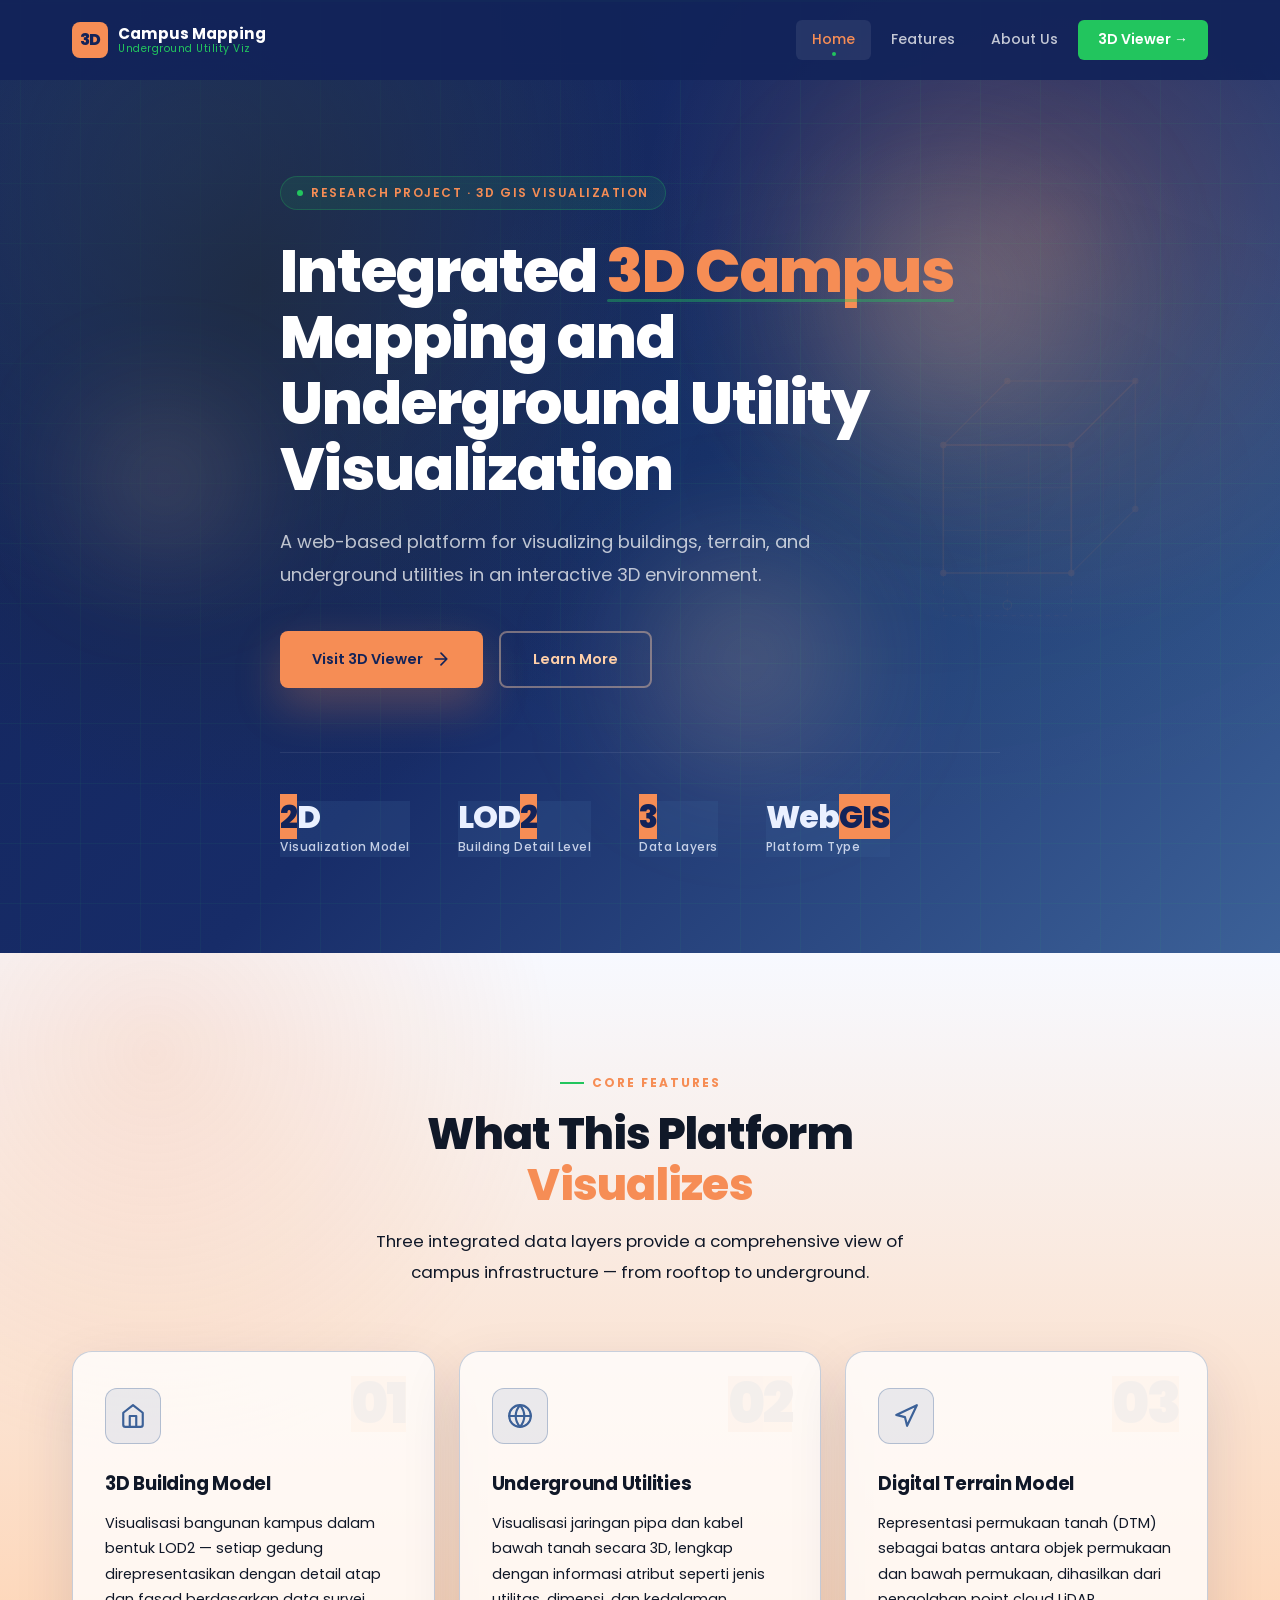
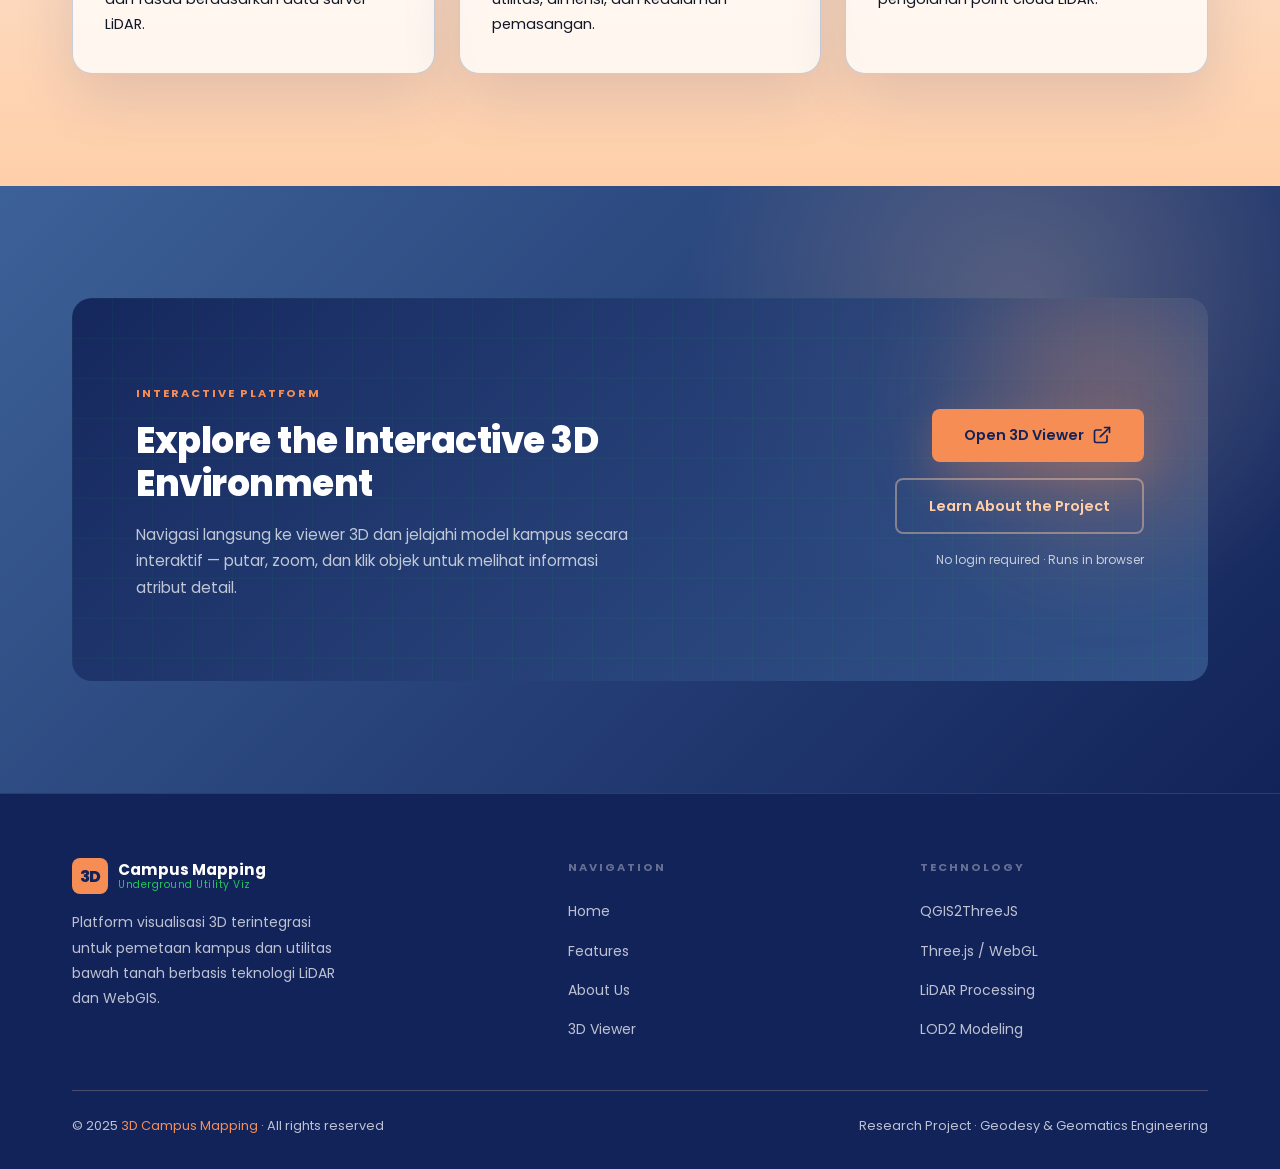
==== index.html @ 6f5a591b "Initial commit" ====
<!DOCTYPE html>
<html lang="en">
<head>
  <meta charset="UTF-8" />
  <meta name="viewport" content="width=device-width, initial-scale=1.0" />
  <title>3D Campus Mapping & Underground Utility Visualization</title>
  <meta name="description" content="A web-based platform for visualizing buildings, terrain, and underground utilities in an interactive 3D environment." />
  <link rel="preconnect" href="https://fonts.googleapis.com" />
  <link rel="preconnect" href="https://fonts.gstatic.com" crossorigin />
  <link href="https://fonts.googleapis.com/css2?family=Poppins:wght@300;400;500;600;700;800;900&display=swap" rel="stylesheet" />
  <link rel="stylesheet" href="./css/style.css" />

  <style>
    :root {
      --navy: #122359;
      --blue: #3C6198;
      --orange: #F68D55;
      --peach: #FFCFA9;
      --white: #FFFFFF;
      --text-dark: #101828;
      --text-muted: rgba(255, 255, 255, 0.72);
    }

    body {
      background: var(--navy) !important;
    }

    /* Global accent override: remove remaining green from the original CSS */
    .nav-logo-icon,
    .btn-primary,
    .hero-stat-number span,
    .feature-card-number,
    .scroll-wheel,
    .tech-item-dot {
      background-color: var(--orange) !important;
    }

    .hero-title .highlight,
    .section-title .accent,
    .hero-badge,
    .section-label,
    .cta-label,
    .footer-copy span,
    .nav-links a.active,
    .nav-links a:hover,
    .footer-links a:hover,
    .nav-mobile a:hover {
      color: var(--orange) !important;
    }

    .btn-primary,
    .nav-cta {
      border-color: var(--orange) !important;
    }

    .btn-primary {
      color: var(--navy) !important;
      box-shadow: 0 18px 45px rgba(246, 141, 85, 0.28) !important;
    }

    .btn-primary:hover {
      background: var(--peach) !important;
      border-color: var(--peach) !important;
      color: var(--navy) !important;
    }

    .btn-outline {
      border-color: rgba(255, 207, 169, 0.42) !important;
      color: var(--peach) !important;
    }

    .btn-outline:hover {
      background: rgba(255, 207, 169, 0.12) !important;
      border-color: var(--orange) !important;
      color: var(--white) !important;
    }

    /* Section color variation */
    .navbar {
      background: rgba(18, 35, 89, 0.92) !important;
      border-bottom-color: rgba(255, 207, 169, 0.12) !important;
    }

    .hero {
      background:
        radial-gradient(circle at 15% 18%, rgba(60, 97, 152, 0.38), transparent 34%),
        radial-gradient(circle at 82% 24%, rgba(246, 141, 85, 0.24), transparent 32%),
        linear-gradient(135deg, var(--navy) 0%, #172C68 52%, var(--blue) 100%) !important;
    }

    .hero-bg,
    .hero-grid,
    .hero-topo {
      background-color: transparent !important;
    }

    .hero-orb-1,
    .hero-orb-2,
    .hero-orb-3 {
      background: radial-gradient(circle, rgba(255, 207, 169, 0.30), transparent 68%) !important;
    }

    .features {
      background:
        radial-gradient(circle at 12% 12%, rgba(246, 141, 85, 0.18), transparent 30%),
        linear-gradient(180deg, #F7F9FF 0%, var(--peach) 100%) !important;
      color: var(--text-dark) !important;
    }

    .features .section-title,
    .features .feature-title,
    .features .feature-desc,
    .features .section-desc {
      color: var(--text-dark) !important;
    }

    .feature-card {
      background: rgba(255, 255, 255, 0.78) !important;
      border-color: rgba(60, 97, 152, 0.28) !important;
      box-shadow: 0 24px 60px rgba(18, 35, 89, 0.12) !important;
    }

    .feature-icon-wrap {
      background: rgba(60, 97, 152, 0.10) !important;
      border-color: rgba(60, 97, 152, 0.32) !important;
    }

    .feature-icon-wrap svg {
      stroke: var(--blue) !important;
    }

    .cta-section {
      background:
        radial-gradient(circle at 80% 20%, rgba(255, 207, 169, 0.24), transparent 30%),
        linear-gradient(135deg, var(--blue) 0%, var(--navy) 100%) !important;
    }

    .cta-inner {
      background: linear-gradient(135deg, rgba(18, 35, 89, 0.92), rgba(60, 97, 152, 0.72)) !important;
      border-color: rgba(255, 207, 169, 0.26) !important;
    }

    .cta-glow {
      background: radial-gradient(circle, rgba(246, 141, 85, 0.36), transparent 70%) !important;
    }

    .footer {
      background: var(--navy) !important;
      border-top-color: rgba(255, 207, 169, 0.14) !important;
    }

    .footer-divider,
    .hero-stat,
    .nav-logo-icon {
      border-color: rgba(255, 207, 169, 0.24) !important;
    }

    .hero-stat {
      background: rgba(60, 97, 152, 0.24) !important;
    }

    .hero-stat-number,
    .hero-stat-label,
    .hero-subtitle,
    .cta-desc,
    .cta-note,
    .footer p,
    .footer-links a,
    .footer-tagline {
      color: var(--text-muted) !important;
    }

    .nav-mobile {
      background: rgba(18, 35, 89, 0.98) !important;
    }


    /* Final hero stats override: no green on numbers/text */
    .hero-stat-number {
      color: #EAF0FF !important;
      -webkit-text-fill-color: #EAF0FF !important;
      background: transparent !important;
    }

    .hero-stat-number span {
      color: var(--navy) !important;
      -webkit-text-fill-color: var(--navy) !important;
      background: var(--orange) !important;
      background-color: var(--orange) !important;
      box-shadow: none !important;
    }

    .hero-stat-label {
      color: rgba(234, 240, 255, 0.82) !important;
      -webkit-text-fill-color: rgba(234, 240, 255, 0.82) !important;
    }

    .nav-logo-icon {
      color: var(--navy) !important;
      -webkit-text-fill-color: var(--navy) !important;
      background: var(--orange) !important;
      background-color: var(--orange) !important;
    }
  </style>
</head>
<body>

  <!-- =============================================
       NAVIGATION
       ============================================= -->
  <nav class="navbar" id="navbar">
    <div class="nav-container">
      <a href="./index.html" class="nav-logo">
        <div class="nav-logo-icon">3D</div>
        <div class="nav-logo-text">
          Campus Mapping
          <span>Underground Utility Viz</span>
        </div>
      </a>

      <div class="nav-links">
        <a href="#home" class="active">Home</a>
        <a href="#features">Features</a>
        <a href="./about.html">About Us</a>
        <a href="./viewer/index.html" class="nav-cta">3D Viewer →</a>
      </div>

      <button class="nav-hamburger" aria-label="Toggle menu">
        <span></span>
        <span></span>
        <span></span>
      </button>
    </div>
  </nav>

  <!-- Mobile Navigation Overlay -->
  <div class="nav-mobile">
    <a href="#home">Home</a>
    <a href="#features">Features</a>
    <a href="./about.html">About Us</a>
    <a href="./viewer/index.html" style="color: #F68D55; font-weight: 700;">3D Viewer →</a>
  </div>


  <!-- =============================================
       HERO SECTION
       ============================================= -->
  <section class="hero" id="home">
    <div class="hero-bg">
      <div class="hero-grid"></div>
      <div class="hero-topo"></div>
      <div class="hero-orb hero-orb-1"></div>
      <div class="hero-orb hero-orb-2"></div>
      <div class="hero-orb hero-orb-3"></div>
      <div class="hero-scanline"></div>
    </div>

    <!-- Decorative 3D Wireframe -->
    <div class="hero-wireframe" aria-hidden="true">
      <svg viewBox="0 0 300 300" fill="none" xmlns="http://www.w3.org/2000/svg">
        <!-- Cube front face -->
        <rect x="80" y="120" width="120" height="120" stroke="#F68D55" stroke-width="1.5" opacity="0.7"/>
        <!-- Cube top face -->
        <path d="M80 120 L140 60 L260 60 L200 120 Z" stroke="#F68D55" stroke-width="1.5" opacity="0.5"/>
        <!-- Cube right face -->
        <path d="M200 120 L260 60 L260 180 L200 240 Z" stroke="#F68D55" stroke-width="1.5" opacity="0.4"/>
        <!-- Inner lines front -->
        <line x1="80" y1="160" x2="200" y2="160" stroke="#F68D55" stroke-width="0.75" opacity="0.4"/>
        <line x1="80" y1="200" x2="200" y2="200" stroke="#F68D55" stroke-width="0.75" opacity="0.4"/>
        <line x1="120" y1="120" x2="120" y2="240" stroke="#F68D55" stroke-width="0.75" opacity="0.4"/>
        <line x1="160" y1="120" x2="160" y2="240" stroke="#F68D55" stroke-width="0.75" opacity="0.4"/>
        <!-- Inner lines top -->
        <line x1="110" y1="80" x2="230" y2="80" stroke="#F68D55" stroke-width="0.75" opacity="0.3"/>
        <line x1="100" y1="100" x2="220" y2="100" stroke="#F68D55" stroke-width="0.75" opacity="0.3"/>
        <!-- Inner lines right -->
        <line x1="230" y1="80" x2="230" y2="200" stroke="#F68D55" stroke-width="0.75" opacity="0.3"/>
        <line x1="245" y1="70" x2="245" y2="190" stroke="#F68D55" stroke-width="0.75" opacity="0.2"/>
        <!-- Dots at vertices -->
        <circle cx="80" cy="120" r="3" fill="#F68D55" opacity="0.8"/>
        <circle cx="200" cy="120" r="3" fill="#F68D55" opacity="0.8"/>
        <circle cx="200" cy="240" r="3" fill="#F68D55" opacity="0.8"/>
        <circle cx="80" cy="240" r="3" fill="#F68D55" opacity="0.8"/>
        <circle cx="140" cy="60" r="3" fill="#F68D55" opacity="0.6"/>
        <circle cx="260" cy="60" r="3" fill="#F68D55" opacity="0.6"/>
        <circle cx="260" cy="180" r="3" fill="#F68D55" opacity="0.6"/>
        <!-- Underground dotted lines -->
        <line x1="80" y1="240" x2="80" y2="280" stroke="#F68D55" stroke-width="1" stroke-dasharray="4,4" opacity="0.4"/>
        <line x1="140" y1="240" x2="140" y2="280" stroke="#F68D55" stroke-width="1" stroke-dasharray="4,4" opacity="0.3"/>
        <line x1="200" y1="240" x2="200" y2="280" stroke="#F68D55" stroke-width="1" stroke-dasharray="4,4" opacity="0.4"/>
        <line x1="80" y1="280" x2="200" y2="280" stroke="#F68D55" stroke-width="1" stroke-dasharray="4,4" opacity="0.4"/>
        <circle cx="140" cy="270" r="4" stroke="#F68D55" stroke-width="1" opacity="0.5"/>
      </svg>
    </div>

    <div class="hero-content">
      <div class="hero-badge">
        Research Project · 3D GIS Visualization
      </div>

      <h1 class="hero-title">
        Integrated <span class="highlight">3D Campus</span> Mapping and Underground Utility Visualization
      </h1>

      <p class="hero-subtitle">
        A web-based platform for visualizing buildings, terrain, and underground utilities in an interactive 3D environment.
      </p>

      <div class="hero-actions">
        <a href="./viewer/index.html" class="btn btn-primary">
          Visit 3D Viewer
          <svg class="btn-icon" viewBox="0 0 24 24" fill="none" stroke="currentColor" stroke-width="2" stroke-linecap="round" stroke-linejoin="round">
            <path d="M5 12h14M12 5l7 7-7 7"/>
          </svg>
        </a>
        <a href="#features" class="btn btn-outline">
          Learn More
        </a>
      </div>

      <div class="hero-stats">
        <div class="hero-stat">
          <div class="hero-stat-number">
            <span data-count="3">0</span>D
          </div>
          <div class="hero-stat-label">Visualization Model</div>
        </div>
        <div class="hero-stat">
          <div class="hero-stat-number">
            LOD<span>2</span>
          </div>
          <div class="hero-stat-label">Building Detail Level</div>
        </div>
        <div class="hero-stat">
          <div class="hero-stat-number">
            <span data-count="4">0</span>
          </div>
          <div class="hero-stat-label">Data Layers</div>
        </div>
        <div class="hero-stat">
          <div class="hero-stat-number">
            Web<span>GIS</span>
          </div>
          <div class="hero-stat-label">Platform Type</div>
        </div>
      </div>
    </div>

  </section>


  <!-- =============================================
       FEATURES SECTION
       ============================================= -->
  <section class="features" id="features">
    <div class="section-container">
      <div class="features-header reveal">
        <div class="section-label">Core Features</div>
        <h2 class="section-title">What This Platform <span class="accent">Visualizes</span></h2>
        <p class="section-desc">Three integrated data layers provide a comprehensive view of campus infrastructure — from rooftop to underground.</p>
      </div>

      <div class="features-grid">

        <!-- Card 1 -->
        <div class="feature-card reveal reveal-delay-1">
          <div class="feature-card-number">01</div>
          <div class="feature-icon-wrap">
            <svg viewBox="0 0 24 24" fill="none" stroke-width="2" stroke-linecap="round" stroke-linejoin="round">
              <path d="M3 9l9-7 9 7v11a2 2 0 0 1-2 2H5a2 2 0 0 1-2-2z"/>
              <polyline points="9 22 9 12 15 12 15 22"/>
            </svg>
          </div>
          <h3 class="feature-title">3D Building Model</h3>
          <p class="feature-desc">Visualisasi bangunan kampus dalam bentuk LOD2 — setiap gedung direpresentasikan dengan detail atap dan fasad berdasarkan data survei LiDAR.</p>
        </div>

        <!-- Card 2 -->
        <div class="feature-card reveal reveal-delay-2">
          <div class="feature-card-number">02</div>
          <div class="feature-icon-wrap">
            <svg viewBox="0 0 24 24" fill="none" stroke-width="2" stroke-linecap="round" stroke-linejoin="round">
              <circle cx="12" cy="12" r="10"/>
              <path d="M12 2a15.3 15.3 0 0 1 4 10 15.3 15.3 0 0 1-4 10 15.3 15.3 0 0 1-4-10 15.3 15.3 0 0 1 4-10z"/>
              <path d="M2 12h20"/>
            </svg>
          </div>
          <h3 class="feature-title">Underground Utilities</h3>
          <p class="feature-desc">Visualisasi jaringan pipa dan kabel bawah tanah secara 3D, lengkap dengan informasi atribut seperti jenis utilitas, dimensi, dan kedalaman pemasangan.</p>
        </div>

        <!-- Card 3 -->
        <div class="feature-card reveal reveal-delay-3">
          <div class="feature-card-number">03</div>
          <div class="feature-icon-wrap">
            <svg viewBox="0 0 24 24" fill="none" stroke-width="2" stroke-linecap="round" stroke-linejoin="round">
              <polygon points="3 11 22 2 13 21 11 13 3 11"/>
            </svg>
          </div>
          <h3 class="feature-title">Digital Terrain Model</h3>
          <p class="feature-desc">Representasi permukaan tanah (DTM) sebagai batas antara objek permukaan dan bawah permukaan, dihasilkan dari pengolahan point cloud LiDAR.</p>
        </div>

      </div>
    </div>
  </section>


  <!-- =============================================
       CTA SECTION
       ============================================= -->
  <section class="cta-section" id="cta">
    <div class="section-container">
      <div class="cta-inner reveal">
        <div class="cta-glow"></div>

        <div class="cta-content">
          <div class="cta-label">Interactive Platform</div>
          <h2 class="cta-title">Explore the Interactive 3D Environment</h2>
          <p class="cta-desc">
            Navigasi langsung ke viewer 3D dan jelajahi model kampus secara interaktif — putar, zoom, dan klik objek untuk melihat informasi atribut detail.
          </p>
        </div>

        <div class="cta-actions">
          <a href="./viewer/index.html" class="btn btn-primary">
            Open 3D Viewer
            <svg class="btn-icon" viewBox="0 0 24 24" fill="none" stroke="currentColor" stroke-width="2" stroke-linecap="round" stroke-linejoin="round">
              <path d="M18 13v6a2 2 0 0 1-2 2H5a2 2 0 0 1-2-2V8a2 2 0 0 1 2-2h6"/>
              <polyline points="15 3 21 3 21 9"/>
              <line x1="10" y1="14" x2="21" y2="3"/>
            </svg>
          </a>
          <a href="./about.html" class="btn btn-outline" style="border-color: rgba(255, 207, 169, 0.35);">
            Learn About the Project
          </a>
          <p class="cta-note">No login required · Runs in browser</p>
        </div>
      </div>
    </div>
  </section>


  <!-- =============================================
       FOOTER
       ============================================= -->
  <footer class="footer">
    <div class="footer-container">
      <div class="footer-top">
        <div class="footer-brand">
          <a href="./index.html" class="nav-logo" style="margin-bottom: 0.5rem;">
            <div class="nav-logo-icon">3D</div>
            <div class="nav-logo-text">
              Campus Mapping
              <span>Underground Utility Viz</span>
            </div>
          </a>
          <p>Platform visualisasi 3D terintegrasi untuk pemetaan kampus dan utilitas bawah tanah berbasis teknologi LiDAR dan WebGIS.</p>
        </div>

        <div class="footer-links">
          <h4>Navigation</h4>
          <ul>
            <li><a href="./index.html">Home</a></li>
            <li><a href="#features">Features</a></li>
            <li><a href="./about.html">About Us</a></li>
            <li><a href="./viewer/index.html">3D Viewer</a></li>
          </ul>
        </div>

        <div class="footer-links">
          <h4>Technology</h4>
          <ul>
            <li><a href="#">QGIS2ThreeJS</a></li>
            <li><a href="#">Three.js / WebGL</a></li>
            <li><a href="#">LiDAR Processing</a></li>
            <li><a href="#">LOD2 Modeling</a></li>
          </ul>
        </div>
      </div>

      <hr class="footer-divider" />

      <div class="footer-bottom">
        <p class="footer-copy">© 2025 <span>3D Campus Mapping</span> · All rights reserved</p>
        <p class="footer-tagline">Research Project · Geodesy & Geomatics Engineering</p>
      </div>
    </div>
  </footer>


  <script src="./js/main.js"></script>
</body>
</html>
---- css/style.css ----
/* =============================================
   3D Campus Mapping - Main Stylesheet
   ============================================= */

@import url('https://fonts.googleapis.com/css2?family=Poppins:wght@300;400;500;600;700;800;900&display=swap');

/* === CSS Variables === */
:root {
  --primary: #0F172A;
  --secondary: #1E293B;
  --accent: #22C55E;
  --accent-dark: #16A34A;
  --accent-glow: rgba(34, 197, 94, 0.15);
  --bg: #F8FAFC;
  --bg-alt: #F1F5F9;
  --text: #334155;
  --text-light: #64748B;
  --text-muted: #94A3B8;
  --white: #FFFFFF;
  --border: rgba(15, 23, 42, 0.08);
  --border-accent: rgba(34, 197, 94, 0.3);
  --shadow-sm: 0 1px 3px rgba(15, 23, 42, 0.08);
  --shadow-md: 0 4px 20px rgba(15, 23, 42, 0.10);
  --shadow-lg: 0 20px 60px rgba(15, 23, 42, 0.12);
  --shadow-accent: 0 8px 30px rgba(34, 197, 94, 0.25);
  --radius: 12px;
  --radius-lg: 20px;
  --transition: 0.35s cubic-bezier(0.4, 0, 0.2, 1);
  --font: 'Poppins', sans-serif;
}

/* === Reset & Base === */
*, *::before, *::after {
  margin: 0;
  padding: 0;
  box-sizing: border-box;
}

html {
  scroll-behavior: smooth;
  font-size: 16px;
}

body {
  font-family: var(--font);
  color: var(--text);
  background: var(--bg);
  line-height: 1.7;
  overflow-x: hidden;
  -webkit-font-smoothing: antialiased;
}

a {
  text-decoration: none;
  color: inherit;
}

img {
  max-width: 100%;
  display: block;
}

ul {
  list-style: none;
}

/* === Scrollbar === */
::-webkit-scrollbar {
  width: 6px;
}
::-webkit-scrollbar-track {
  background: var(--bg);
}
::-webkit-scrollbar-thumb {
  background: var(--accent);
  border-radius: 3px;
}

/* =============================================
   NAVIGATION
   ============================================= */

.navbar {
  position: fixed;
  top: 0;
  left: 0;
  width: 100%;
  z-index: 1000;
  padding: 1.25rem 0;
  transition: all var(--transition);
}

.navbar.scrolled {
  background: rgba(15, 23, 42, 0.97);
  backdrop-filter: blur(20px);
  -webkit-backdrop-filter: blur(20px);
  padding: 0.875rem 0;
  box-shadow: 0 2px 30px rgba(0, 0, 0, 0.2);
}

.nav-container {
  max-width: 1200px;
  margin: 0 auto;
  padding: 0 2rem;
  display: flex;
  align-items: center;
  justify-content: space-between;
  gap: 2rem;
}

.nav-logo {
  display: flex;
  align-items: center;
  gap: 0.625rem;
  flex-shrink: 0;
}

.nav-logo-icon {
  width: 36px;
  height: 36px;
  background: var(--accent);
  border-radius: 8px;
  display: flex;
  align-items: center;
  justify-content: center;
  font-size: 1rem;
  font-weight: 800;
  color: var(--white);
  letter-spacing: -0.5px;
}

.nav-logo-text {
  font-weight: 700;
  font-size: 0.95rem;
  color: var(--white);
  line-height: 1.2;
}

.nav-logo-text span {
  display: block;
  font-size: 0.65rem;
  font-weight: 400;
  color: var(--accent);
  letter-spacing: 0.5px;
}

.nav-links {
  display: flex;
  align-items: center;
  gap: 0.25rem;
}

.nav-links a {
  color: rgba(255, 255, 255, 0.75);
  font-size: 0.875rem;
  font-weight: 500;
  padding: 0.5rem 1rem;
  border-radius: 6px;
  transition: all var(--transition);
  position: relative;
}

.nav-links a:hover,
.nav-links a.active {
  color: var(--white);
  background: rgba(255, 255, 255, 0.08);
}

.nav-links a.active::after {
  content: '';
  position: absolute;
  bottom: 4px;
  left: 50%;
  transform: translateX(-50%);
  width: 4px;
  height: 4px;
  border-radius: 50%;
  background: var(--accent);
}

.nav-cta {
  background: var(--accent) !important;
  color: var(--white) !important;
  padding: 0.5rem 1.25rem !important;
  font-weight: 600 !important;
  transition: all var(--transition) !important;
}

.nav-cta:hover {
  background: var(--accent-dark) !important;
  box-shadow: var(--shadow-accent) !important;
  transform: translateY(-1px);
}

.nav-hamburger {
  display: none;
  flex-direction: column;
  gap: 5px;
  cursor: pointer;
  padding: 4px;
}

.nav-hamburger span {
  display: block;
  width: 24px;
  height: 2px;
  background: var(--white);
  border-radius: 2px;
  transition: all var(--transition);
}

.nav-hamburger.active span:nth-child(1) {
  transform: translateY(7px) rotate(45deg);
}
.nav-hamburger.active span:nth-child(2) {
  opacity: 0;
}
.nav-hamburger.active span:nth-child(3) {
  transform: translateY(-7px) rotate(-45deg);
}

/* Mobile Nav */
.nav-mobile {
  display: none;
  position: fixed;
  top: 0;
  left: 0;
  width: 100%;
  height: 100vh;
  background: var(--primary);
  z-index: 999;
  flex-direction: column;
  align-items: center;
  justify-content: center;
  gap: 1.5rem;
  opacity: 0;
  pointer-events: none;
  transition: opacity var(--transition);
}

.nav-mobile.open {
  opacity: 1;
  pointer-events: all;
}

.nav-mobile a {
  color: var(--white);
  font-size: 1.5rem;
  font-weight: 600;
  transition: color var(--transition);
}

.nav-mobile a:hover {
  color: var(--accent);
}

/* =============================================
   HERO SECTION
   ============================================= */

.hero {
  position: relative;
  width: 100%;
  min-height: 100vh;
  display: flex;
  align-items: center;
  overflow: hidden;
  background: var(--primary);
}

/* Animated Grid Background */
.hero-bg {
  position: absolute;
  inset: 0;
  overflow: hidden;
}

.hero-grid {
  position: absolute;
  inset: -50%;
  width: 200%;
  height: 200%;
  background-image:
    linear-gradient(rgba(34, 197, 94, 0.06) 1px, transparent 1px),
    linear-gradient(90deg, rgba(34, 197, 94, 0.06) 1px, transparent 1px);
  background-size: 60px 60px;
  animation: gridMove 25s linear infinite;
  transform-origin: center;
}

@keyframes gridMove {
  0% { transform: translate(0, 0) rotate(-5deg); }
  100% { transform: translate(60px, 60px) rotate(-5deg); }
}

/* Topographic contour overlay */
.hero-topo {
  position: absolute;
  inset: 0;
  background:
    radial-gradient(ellipse 80% 60% at 70% 50%, rgba(34, 197, 94, 0.05) 0%, transparent 60%),
    radial-gradient(ellipse 50% 80% at 20% 30%, rgba(30, 41, 59, 0.8) 0%, transparent 70%);
}

/* Floating orbs */
.hero-orb {
  position: absolute;
  border-radius: 50%;
  filter: blur(60px);
  animation: orbFloat 8s ease-in-out infinite;
}

.hero-orb-1 {
  width: 400px;
  height: 400px;
  background: radial-gradient(circle, rgba(34, 197, 94, 0.12) 0%, transparent 70%);
  top: 10%;
  right: 10%;
  animation-delay: 0s;
}

.hero-orb-2 {
  width: 300px;
  height: 300px;
  background: radial-gradient(circle, rgba(34, 197, 94, 0.08) 0%, transparent 70%);
  bottom: 15%;
  right: 30%;
  animation-delay: -3s;
}

.hero-orb-3 {
  width: 200px;
  height: 200px;
  background: radial-gradient(circle, rgba(34, 197, 94, 0.1) 0%, transparent 70%);
  top: 40%;
  left: 5%;
  animation-delay: -5s;
}

@keyframes orbFloat {
  0%, 100% { transform: translateY(0px) scale(1); }
  50% { transform: translateY(-30px) scale(1.05); }
}

/* Wireframe 3D cube decoration */
.hero-wireframe {
  position: absolute;
  right: 8%;
  top: 50%;
  transform: translateY(-50%);
  width: 320px;
  height: 320px;
  opacity: 0.12;
  animation: cubeRotate 20s linear infinite;
}

.hero-wireframe svg {
  width: 100%;
  height: 100%;
}

@keyframes cubeRotate {
  0% { transform: translateY(-50%) rotateY(0deg) rotateX(10deg); }
  100% { transform: translateY(-50%) rotateY(360deg) rotateX(10deg); }
}

/* Scan line effect */
.hero-scanline {
  position: absolute;
  left: 0;
  width: 100%;
  height: 2px;
  background: linear-gradient(90deg, transparent, rgba(34, 197, 94, 0.4), transparent);
  animation: scanLine 6s ease-in-out infinite;
  top: 0;
}

@keyframes scanLine {
  0% { top: 0%; opacity: 0; }
  10% { opacity: 1; }
  90% { opacity: 1; }
  100% { top: 100%; opacity: 0; }
}

.hero-content {
  position: relative;
  z-index: 10;
  max-width: 1200px;
  margin: 0 auto;
  padding: 0 2rem;
  padding-top: 5rem;
}

.hero-badge {
  display: inline-flex;
  align-items: center;
  gap: 0.5rem;
  background: rgba(34, 197, 94, 0.1);
  border: 1px solid rgba(34, 197, 94, 0.25);
  color: var(--accent);
  font-size: 0.75rem;
  font-weight: 600;
  letter-spacing: 1.5px;
  text-transform: uppercase;
  padding: 0.375rem 1rem;
  border-radius: 100px;
  margin-bottom: 1.75rem;
  opacity: 0;
  animation: fadeSlideUp 0.8s ease forwards 0.3s;
}

.hero-badge::before {
  content: '';
  width: 6px;
  height: 6px;
  border-radius: 50%;
  background: var(--accent);
  animation: pulse 2s ease-in-out infinite;
}

@keyframes pulse {
  0%, 100% { opacity: 1; transform: scale(1); }
  50% { opacity: 0.5; transform: scale(0.8); }
}

.hero-title {
  font-size: clamp(2.25rem, 5vw, 3.75rem);
  font-weight: 800;
  color: var(--white);
  line-height: 1.1;
  letter-spacing: -1px;
  margin-bottom: 1.5rem;
  max-width: 720px;
  opacity: 0;
  animation: fadeSlideUp 0.8s ease forwards 0.5s;
}

.hero-title .highlight {
  color: var(--accent);
  position: relative;
  display: inline-block;
}

.hero-title .highlight::after {
  content: '';
  position: absolute;
  bottom: 2px;
  left: 0;
  width: 100%;
  height: 3px;
  background: var(--accent);
  border-radius: 2px;
  opacity: 0.4;
}

.hero-subtitle {
  font-size: clamp(1rem, 2vw, 1.125rem);
  color: rgba(255, 255, 255, 0.6);
  line-height: 1.8;
  max-width: 560px;
  margin-bottom: 2.5rem;
  font-weight: 400;
  opacity: 0;
  animation: fadeSlideUp 0.8s ease forwards 0.7s;
}

.hero-actions {
  display: flex;
  gap: 1rem;
  flex-wrap: wrap;
  opacity: 0;
  animation: fadeSlideUp 0.8s ease forwards 0.9s;
}

.hero-stats {
  display: flex;
  gap: 3rem;
  margin-top: 4rem;
  padding-top: 3rem;
  border-top: 1px solid rgba(255, 255, 255, 0.08);
  opacity: 0;
  animation: fadeSlideUp 0.8s ease forwards 1.1s;
}

.hero-stat {
  text-align: left;
}

.hero-stat-number {
  font-size: 2rem;
  font-weight: 800;
  color: var(--white);
  letter-spacing: -1px;
  line-height: 1;
}

.hero-stat-number span {
  color: var(--accent);
}

.hero-stat-label {
  font-size: 0.75rem;
  color: rgba(255, 255, 255, 0.45);
  font-weight: 500;
  letter-spacing: 0.5px;
  margin-top: 0.25rem;
}

.hero-scroll-indicator {
  position: absolute;
  bottom: 2rem;
  left: 50%;
  transform: translateX(-50%);
  display: flex;
  flex-direction: column;
  align-items: center;
  gap: 0.5rem;
  color: rgba(255, 255, 255, 0.4);
  font-size: 0.7rem;
  font-weight: 500;
  letter-spacing: 2px;
  text-transform: uppercase;
  opacity: 0;
  animation: fadeSlideUp 0.8s ease forwards 1.3s;
}

.scroll-mouse {
  width: 24px;
  height: 38px;
  border: 2px solid rgba(255, 255, 255, 0.2);
  border-radius: 12px;
  display: flex;
  justify-content: center;
  padding-top: 6px;
}

.scroll-wheel {
  width: 3px;
  height: 8px;
  background: var(--accent);
  border-radius: 2px;
  animation: scrollWheel 2s ease-in-out infinite;
}

@keyframes scrollWheel {
  0%, 100% { transform: translateY(0); opacity: 1; }
  50% { transform: translateY(6px); opacity: 0.3; }
}

/* =============================================
   BUTTONS
   ============================================= */

.btn {
  display: inline-flex;
  align-items: center;
  gap: 0.5rem;
  padding: 0.875rem 2rem;
  border-radius: 8px;
  font-family: var(--font);
  font-size: 0.9rem;
  font-weight: 600;
  cursor: pointer;
  border: none;
  transition: all var(--transition);
  position: relative;
  overflow: hidden;
}

.btn::before {
  content: '';
  position: absolute;
  inset: 0;
  background: rgba(255, 255, 255, 0.1);
  transform: translateX(-100%);
  transition: transform 0.4s ease;
}

.btn:hover::before {
  transform: translateX(0);
}

.btn-primary {
  background: var(--accent);
  color: var(--white);
}

.btn-primary:hover {
  background: var(--accent-dark);
  box-shadow: var(--shadow-accent);
  transform: translateY(-2px);
}

.btn-outline {
  background: transparent;
  color: var(--white);
  border: 2px solid rgba(255, 255, 255, 0.25);
}

.btn-outline:hover {
  border-color: var(--accent);
  color: var(--accent);
  transform: translateY(-2px);
}

.btn-dark {
  background: var(--primary);
  color: var(--white);
}

.btn-dark:hover {
  background: var(--secondary);
  transform: translateY(-2px);
  box-shadow: var(--shadow-lg);
}

.btn-icon {
  width: 20px;
  height: 20px;
  transition: transform 0.3s ease;
}

.btn:hover .btn-icon {
  transform: translateX(3px);
}

/* =============================================
   SECTION COMMONS
   ============================================= */

section {
  padding: 6rem 0;
}

.section-container {
  max-width: 1200px;
  margin: 0 auto;
  padding: 0 2rem;
}

.section-label {
  display: inline-flex;
  align-items: center;
  gap: 0.5rem;
  color: var(--accent);
  font-size: 0.75rem;
  font-weight: 700;
  letter-spacing: 2px;
  text-transform: uppercase;
  margin-bottom: 1rem;
}

.section-label::before {
  content: '';
  display: block;
  width: 24px;
  height: 2px;
  background: var(--accent);
}

.section-title {
  font-size: clamp(1.75rem, 3.5vw, 2.75rem);
  font-weight: 800;
  color: var(--primary);
  letter-spacing: -0.75px;
  line-height: 1.15;
}

.section-title .accent {
  color: var(--accent);
}

.section-desc {
  font-size: 1.05rem;
  color: var(--text-light);
  line-height: 1.8;
  max-width: 560px;
}

/* =============================================
   FEATURES SECTION
   ============================================= */

.features {
  background: var(--bg);
  padding: 7rem 0;
}

.features-header {
  text-align: center;
  max-width: 600px;
  margin: 0 auto 4rem;
}

.features-header .section-label {
  justify-content: center;
}

.features-header .section-desc {
  margin: 1rem auto 0;
  text-align: center;
}

.features-grid {
  display: grid;
  grid-template-columns: repeat(3, 1fr);
  gap: 1.5rem;
}

.feature-card {
  background: var(--white);
  border: 1px solid var(--border);
  border-radius: var(--radius-lg);
  padding: 2.25rem 2rem;
  position: relative;
  overflow: hidden;
  transition: all var(--transition);
  cursor: default;
}

.feature-card::before {
  content: '';
  position: absolute;
  top: 0;
  left: 0;
  width: 100%;
  height: 3px;
  background: linear-gradient(90deg, var(--accent), var(--accent-dark));
  transform: scaleX(0);
  transform-origin: left;
  transition: transform 0.4s ease;
}

.feature-card:hover {
  transform: translateY(-6px);
  box-shadow: var(--shadow-lg);
  border-color: var(--border-accent);
}

.feature-card:hover::before {
  transform: scaleX(1);
}

.feature-card-number {
  position: absolute;
  top: 1.5rem;
  right: 1.75rem;
  font-size: 3.5rem;
  font-weight: 900;
  color: var(--primary);
  opacity: 0.04;
  letter-spacing: -2px;
  line-height: 1;
  font-variant-numeric: tabular-nums;
}

.feature-icon-wrap {
  width: 56px;
  height: 56px;
  background: var(--accent-glow);
  border: 1px solid var(--border-accent);
  border-radius: var(--radius);
  display: flex;
  align-items: center;
  justify-content: center;
  margin-bottom: 1.5rem;
  transition: all var(--transition);
}

.feature-card:hover .feature-icon-wrap {
  background: var(--accent);
  border-color: var(--accent);
}

.feature-icon-wrap svg {
  width: 26px;
  height: 26px;
  stroke: var(--accent);
  transition: stroke var(--transition);
}

.feature-card:hover .feature-icon-wrap svg {
  stroke: var(--white);
}

.feature-title {
  font-size: 1.15rem;
  font-weight: 700;
  color: var(--primary);
  margin-bottom: 0.75rem;
  letter-spacing: -0.25px;
}

.feature-desc {
  font-size: 0.9rem;
  color: var(--text-light);
  line-height: 1.75;
}

/* =============================================
   TECH STRIP
   ============================================= */

.tech-strip {
  background: var(--primary);
  padding: 3.5rem 0;
  overflow: hidden;
}

.tech-strip-container {
  max-width: 1200px;
  margin: 0 auto;
  padding: 0 2rem;
  display: flex;
  align-items: center;
  gap: 4rem;
  flex-wrap: wrap;
  justify-content: center;
}

.tech-strip-label {
  font-size: 0.7rem;
  font-weight: 700;
  color: rgba(255, 255, 255, 0.3);
  letter-spacing: 2.5px;
  text-transform: uppercase;
  flex-shrink: 0;
  white-space: nowrap;
}

.tech-items {
  display: flex;
  gap: 3rem;
  align-items: center;
  flex-wrap: wrap;
  justify-content: center;
}

.tech-item {
  display: flex;
  align-items: center;
  gap: 0.625rem;
  color: rgba(255, 255, 255, 0.45);
  font-size: 0.8rem;
  font-weight: 600;
  letter-spacing: 0.5px;
  transition: color var(--transition);
}

.tech-item:hover {
  color: var(--accent);
}

.tech-item-dot {
  width: 6px;
  height: 6px;
  border-radius: 50%;
  background: var(--accent);
  opacity: 0.5;
}

/* =============================================
   CTA SECTION
   ============================================= */

.cta-section {
  background: var(--bg-alt);
  padding: 7rem 0;
}

.cta-inner {
  background: var(--primary);
  border-radius: var(--radius-lg);
  padding: 5rem 4rem;
  position: relative;
  overflow: hidden;
  display: flex;
  align-items: center;
  justify-content: space-between;
  gap: 3rem;
}

.cta-inner::before {
  content: '';
  position: absolute;
  top: 0;
  left: 0;
  right: 0;
  bottom: 0;
  background-image:
    linear-gradient(rgba(34, 197, 94, 0.05) 1px, transparent 1px),
    linear-gradient(90deg, rgba(34, 197, 94, 0.05) 1px, transparent 1px);
  background-size: 40px 40px;
}

.cta-glow {
  position: absolute;
  width: 400px;
  height: 400px;
  border-radius: 50%;
  background: radial-gradient(circle, rgba(34, 197, 94, 0.12) 0%, transparent 70%);
  right: -100px;
  top: -100px;
  filter: blur(40px);
}

.cta-content {
  position: relative;
  z-index: 1;
  max-width: 500px;
}

.cta-label {
  display: inline-flex;
  align-items: center;
  gap: 0.5rem;
  color: var(--accent);
  font-size: 0.7rem;
  font-weight: 700;
  letter-spacing: 2px;
  text-transform: uppercase;
  margin-bottom: 1rem;
}

.cta-title {
  font-size: clamp(1.5rem, 3vw, 2.25rem);
  font-weight: 800;
  color: var(--white);
  letter-spacing: -0.5px;
  line-height: 1.2;
  margin-bottom: 1rem;
}

.cta-desc {
  font-size: 0.95rem;
  color: rgba(255, 255, 255, 0.55);
  line-height: 1.75;
}

.cta-actions {
  position: relative;
  z-index: 1;
  display: flex;
  flex-direction: column;
  gap: 1rem;
  align-items: flex-end;
  flex-shrink: 0;
}

.cta-note {
  font-size: 0.75rem;
  color: rgba(255, 255, 255, 0.3);
  text-align: center;
}

/* =============================================
   FOOTER
   ============================================= */

.footer {
  background: var(--primary);
  padding: 4rem 0 2rem;
  border-top: 1px solid rgba(255, 255, 255, 0.06);
}

.footer-container {
  max-width: 1200px;
  margin: 0 auto;
  padding: 0 2rem;
}

.footer-top {
  display: grid;
  grid-template-columns: 1.5fr 1fr 1fr;
  gap: 4rem;
  margin-bottom: 3rem;
}

.footer-brand p {
  font-size: 0.875rem;
  color: rgba(255, 255, 255, 0.4);
  line-height: 1.8;
  margin-top: 1rem;
  max-width: 280px;
}

.footer-links h4 {
  font-size: 0.7rem;
  font-weight: 700;
  letter-spacing: 2px;
  text-transform: uppercase;
  color: rgba(255, 255, 255, 0.35);
  margin-bottom: 1.25rem;
}

.footer-links ul {
  display: flex;
  flex-direction: column;
  gap: 0.75rem;
}

.footer-links a {
  font-size: 0.875rem;
  color: rgba(255, 255, 255, 0.55);
  transition: color var(--transition);
}

.footer-links a:hover {
  color: var(--accent);
}

.footer-divider {
  border: none;
  border-top: 1px solid rgba(255, 255, 255, 0.06);
  margin-bottom: 1.5rem;
}

.footer-bottom {
  display: flex;
  align-items: center;
  justify-content: space-between;
  gap: 1rem;
  flex-wrap: wrap;
}

.footer-copy {
  font-size: 0.8rem;
  color: rgba(255, 255, 255, 0.25);
}

.footer-copy span {
  color: var(--accent);
}

.footer-tagline {
  font-size: 0.8rem;
  color: rgba(255, 255, 255, 0.2);
}

/* =============================================
   ABOUT PAGE STYLES
   ============================================= */

.page-hero {
  background: var(--primary);
  padding: 10rem 0 6rem;
  position: relative;
  overflow: hidden;
}

.page-hero-grid {
  position: absolute;
  inset: 0;
  background-image:
    linear-gradient(rgba(34, 197, 94, 0.05) 1px, transparent 1px),
    linear-gradient(90deg, rgba(34, 197, 94, 0.05) 1px, transparent 1px);
  background-size: 50px 50px;
}

.page-hero-glow {
  position: absolute;
  width: 500px;
  height: 500px;
  border-radius: 50%;
  background: radial-gradient(circle, rgba(34, 197, 94, 0.1) 0%, transparent 70%);
  right: -100px;
  top: -100px;
  filter: blur(60px);
}

.page-hero-content {
  position: relative;
  z-index: 1;
}

.page-hero-breadcrumb {
  display: flex;
  align-items: center;
  gap: 0.5rem;
  font-size: 0.8rem;
  color: rgba(255, 255, 255, 0.4);
  margin-bottom: 1.5rem;
}

.page-hero-breadcrumb a {
  color: var(--accent);
  transition: opacity var(--transition);
}

.page-hero-breadcrumb a:hover { opacity: 0.7; }

.page-hero-breadcrumb span { color: rgba(255, 255, 255, 0.2); }

.page-hero-title {
  font-size: clamp(2rem, 4.5vw, 3.25rem);
  font-weight: 800;
  color: var(--white);
  letter-spacing: -1px;
  line-height: 1.1;
  margin-bottom: 1.25rem;
}

.page-hero-desc {
  font-size: 1.05rem;
  color: rgba(255, 255, 255, 0.55);
  line-height: 1.8;
  max-width: 520px;
}

/* About Story */
.about-story {
  padding: 7rem 0;
}

.about-story-grid {
  display: grid;
  grid-template-columns: 1fr 1fr;
  gap: 6rem;
  align-items: center;
}

.about-story-visual {
  position: relative;
}

.about-visual-card {
  background: var(--primary);
  border-radius: var(--radius-lg);
  padding: 2.5rem;
  position: relative;
  overflow: hidden;
  aspect-ratio: 4/3;
  display: flex;
  flex-direction: column;
  justify-content: flex-end;
}

.about-visual-grid-bg {
  position: absolute;
  inset: 0;
  background-image:
    linear-gradient(rgba(34, 197, 94, 0.07) 1px, transparent 1px),
    linear-gradient(90deg, rgba(34, 197, 94, 0.07) 1px, transparent 1px);
  background-size: 30px 30px;
}

.about-visual-glow {
  position: absolute;
  top: 0;
  right: 0;
  width: 250px;
  height: 250px;
  background: radial-gradient(circle, rgba(34, 197, 94, 0.15) 0%, transparent 70%);
  filter: blur(30px);
}

.about-visual-content {
  position: relative;
  z-index: 1;
}

.about-visual-label {
  font-size: 0.65rem;
  font-weight: 700;
  letter-spacing: 2.5px;
  text-transform: uppercase;
  color: var(--accent);
  margin-bottom: 0.5rem;
}

.about-visual-title {
  font-size: 1.5rem;
  font-weight: 800;
  color: var(--white);
  line-height: 1.2;
}

.about-visual-dots {
  display: flex;
  gap: 0.5rem;
  position: absolute;
  top: 1.5rem;
  left: 1.5rem;
}

.dot {
  width: 8px;
  height: 8px;
  border-radius: 50%;
}

.dot-green { background: var(--accent); }
.dot-yellow { background: #F59E0B; }
.dot-red { background: #EF4444; }

.about-badge {
  position: absolute;
  bottom: -1.5rem;
  right: -1.5rem;
  background: var(--white);
  border-radius: var(--radius);
  padding: 1rem 1.25rem;
  box-shadow: var(--shadow-lg);
  display: flex;
  align-items: center;
  gap: 0.75rem;
}

.about-badge-icon {
  width: 36px;
  height: 36px;
  background: var(--accent-glow);
  border-radius: 8px;
  display: flex;
  align-items: center;
  justify-content: center;
  font-size: 1.1rem;
}

.about-badge-text {
  font-size: 0.75rem;
  font-weight: 700;
  color: var(--primary);
  line-height: 1.3;
}

.about-badge-text span {
  display: block;
  font-weight: 400;
  color: var(--text-light);
}

.about-story-text .section-desc {
  max-width: 100%;
  margin-top: 1rem;
}

.about-tech-pills {
  display: flex;
  flex-wrap: wrap;
  gap: 0.625rem;
  margin-top: 2rem;
}

.tech-pill {
  display: flex;
  align-items: center;
  gap: 0.5rem;
  background: var(--bg-alt);
  border: 1px solid var(--border);
  border-radius: 100px;
  padding: 0.375rem 0.875rem;
  font-size: 0.8rem;
  font-weight: 600;
  color: var(--text);
  transition: all var(--transition);
}

.tech-pill:hover {
  background: var(--accent-glow);
  border-color: var(--border-accent);
  color: var(--accent);
}

.tech-pill-dot {
  width: 5px;
  height: 5px;
  border-radius: 50%;
  background: var(--accent);
}

/* Team Section */
.team-section {
  background: var(--bg-alt);
  padding: 7rem 0;
}

.team-header {
  text-align: center;
  margin-bottom: 4rem;
}

.team-header .section-label {
  justify-content: center;
}

.team-grid {
  display: grid;
  grid-template-columns: repeat(5, 1fr);
  gap: 1.25rem;
}

.team-card {
  background: var(--white);
  border: 1px solid var(--border);
  border-radius: var(--radius-lg);
  padding: 2rem 1.5rem;
  text-align: center;
  transition: all var(--transition);
  position: relative;
  overflow: hidden;
}

.team-card::after {
  content: '';
  position: absolute;
  bottom: 0;
  left: 0;
  width: 100%;
  height: 3px;
  background: var(--accent);
  transform: scaleX(0);
  transform-origin: center;
  transition: transform 0.4s ease;
}

.team-card:hover {
  transform: translateY(-6px);
  box-shadow: var(--shadow-lg);
  border-color: var(--border-accent);
}

.team-card:hover::after {
  transform: scaleX(1);
}

.team-avatar {
  width: 80px;
  height: 80px;
  border-radius: 50%;
  background: linear-gradient(135deg, var(--primary), var(--secondary));
  display: flex;
  align-items: center;
  justify-content: center;
  margin: 0 auto 1.25rem;
  font-size: 1.75rem;
  font-weight: 800;
  color: rgba(255, 255, 255, 0.8);
  border: 3px solid var(--bg-alt);
  transition: all var(--transition);
  position: relative;
  overflow: hidden;
}

.team-card:hover .team-avatar {
  border-color: var(--accent);
  box-shadow: 0 0 0 4px var(--accent-glow);
}

.team-avatar-img {
  width: 100%;
  height: 100%;
  object-fit: cover;
  border-radius: 50%;
}

.team-name {
  font-size: 0.95rem;
  font-weight: 700;
  color: var(--primary);
  margin-bottom: 0.25rem;
}

.team-role {
  font-size: 0.75rem;
  color: var(--accent);
  font-weight: 600;
  letter-spacing: 0.5px;
}

.team-nim {
  font-size: 0.7rem;
  color: var(--text-muted);
  margin-top: 0.25rem;
}

/* Project Scope */
.project-scope {
  padding: 7rem 0;
}

.scope-grid {
  display: grid;
  grid-template-columns: 1fr 1fr;
  gap: 4rem;
  align-items: start;
}

.scope-list {
  display: flex;
  flex-direction: column;
  gap: 1rem;
  margin-top: 2rem;
}

.scope-item {
  display: flex;
  align-items: flex-start;
  gap: 1rem;
  padding: 1.25rem 1.5rem;
  background: var(--white);
  border: 1px solid var(--border);
  border-radius: var(--radius);
  transition: all var(--transition);
}

.scope-item:hover {
  border-color: var(--border-accent);
  box-shadow: var(--shadow-sm);
  transform: translateX(4px);
}

.scope-item-icon {
  width: 40px;
  height: 40px;
  border-radius: 8px;
  background: var(--accent-glow);
  display: flex;
  align-items: center;
  justify-content: center;
  flex-shrink: 0;
}

.scope-item-icon svg {
  width: 20px;
  height: 20px;
  stroke: var(--accent);
}

.scope-item-text {
  font-size: 0.9rem;
  font-weight: 600;
  color: var(--primary);
  padding-top: 0.125rem;
}

.scope-item-desc {
  font-size: 0.8rem;
  color: var(--text-light);
  margin-top: 0.125rem;
  line-height: 1.5;
}

.scope-visual {
  background: var(--primary);
  border-radius: var(--radius-lg);
  padding: 2.5rem;
  position: sticky;
  top: 6rem;
}

.scope-visual-title {
  font-size: 0.75rem;
  font-weight: 700;
  letter-spacing: 2px;
  text-transform: uppercase;
  color: var(--accent);
  margin-bottom: 1.5rem;
}

.scope-metric {
  padding: 1.25rem 0;
  border-bottom: 1px solid rgba(255, 255, 255, 0.06);
}

.scope-metric:last-child {
  border-bottom: none;
}

.scope-metric-label {
  font-size: 0.75rem;
  color: rgba(255, 255, 255, 0.35);
  margin-bottom: 0.5rem;
  font-weight: 500;
}

.scope-metric-bar {
  height: 4px;
  background: rgba(255, 255, 255, 0.06);
  border-radius: 2px;
  overflow: hidden;
  margin-bottom: 0.375rem;
}

.scope-metric-fill {
  height: 100%;
  background: linear-gradient(90deg, var(--accent), var(--accent-dark));
  border-radius: 2px;
  transition: width 1.5s ease;
}

.scope-metric-value {
  font-size: 0.75rem;
  color: var(--accent);
  font-weight: 600;
}

/* =============================================
   ANIMATIONS
   ============================================= */

@keyframes fadeSlideUp {
  from {
    opacity: 0;
    transform: translateY(30px);
  }
  to {
    opacity: 1;
    transform: translateY(0);
  }
}

.reveal {
  opacity: 0;
  transform: translateY(40px);
  transition: opacity 0.7s ease, transform 0.7s ease;
}

.reveal.visible {
  opacity: 1;
  transform: translateY(0);
}

.reveal-delay-1 { transition-delay: 0.1s; }
.reveal-delay-2 { transition-delay: 0.2s; }
.reveal-delay-3 { transition-delay: 0.3s; }
.reveal-delay-4 { transition-delay: 0.4s; }
.reveal-delay-5 { transition-delay: 0.5s; }

/* =============================================
   RESPONSIVE
   ============================================= */

@media (max-width: 1024px) {
  .features-grid {
    grid-template-columns: repeat(2, 1fr);
  }

  .team-grid {
    grid-template-columns: repeat(3, 1fr);
  }

  .footer-top {
    grid-template-columns: 1fr 1fr;
    gap: 3rem;
  }

  .cta-inner {
    flex-direction: column;
    text-align: center;
    padding: 4rem 2.5rem;
  }

  .cta-actions {
    align-items: center;
  }

  .hero-wireframe {
    width: 220px;
    height: 220px;
    opacity: 0.07;
  }

  .about-story-grid {
    grid-template-columns: 1fr;
    gap: 4rem;
  }

  .scope-grid {
    grid-template-columns: 1fr;
  }

  .scope-visual {
    position: static;
  }
}

@media (max-width: 768px) {
  .nav-links {
    display: none;
  }

  .nav-hamburger {
    display: flex;
  }

  .nav-mobile {
    display: flex;
  }

  .features-grid {
    grid-template-columns: 1fr;
  }

  .team-grid {
    grid-template-columns: repeat(2, 1fr);
  }

  .hero-stats {
    gap: 2rem;
    flex-wrap: wrap;
  }

  .footer-top {
    grid-template-columns: 1fr;
    gap: 2rem;
  }

  .footer-bottom {
    flex-direction: column;
    text-align: center;
  }

  .hero-wireframe {
    display: none;
  }

  .cta-inner {
    padding: 3rem 2rem;
  }
}

@media (max-width: 480px) {
  section {
    padding: 4rem 0;
  }

  .team-grid {
    grid-template-columns: 1fr 1fr;
    gap: 1rem;
  }

  .hero-actions {
    flex-direction: column;
  }

  .hero-actions .btn {
    width: 100%;
    justify-content: center;
  }

  .hero-stats {
    gap: 1.5rem;
  }
}
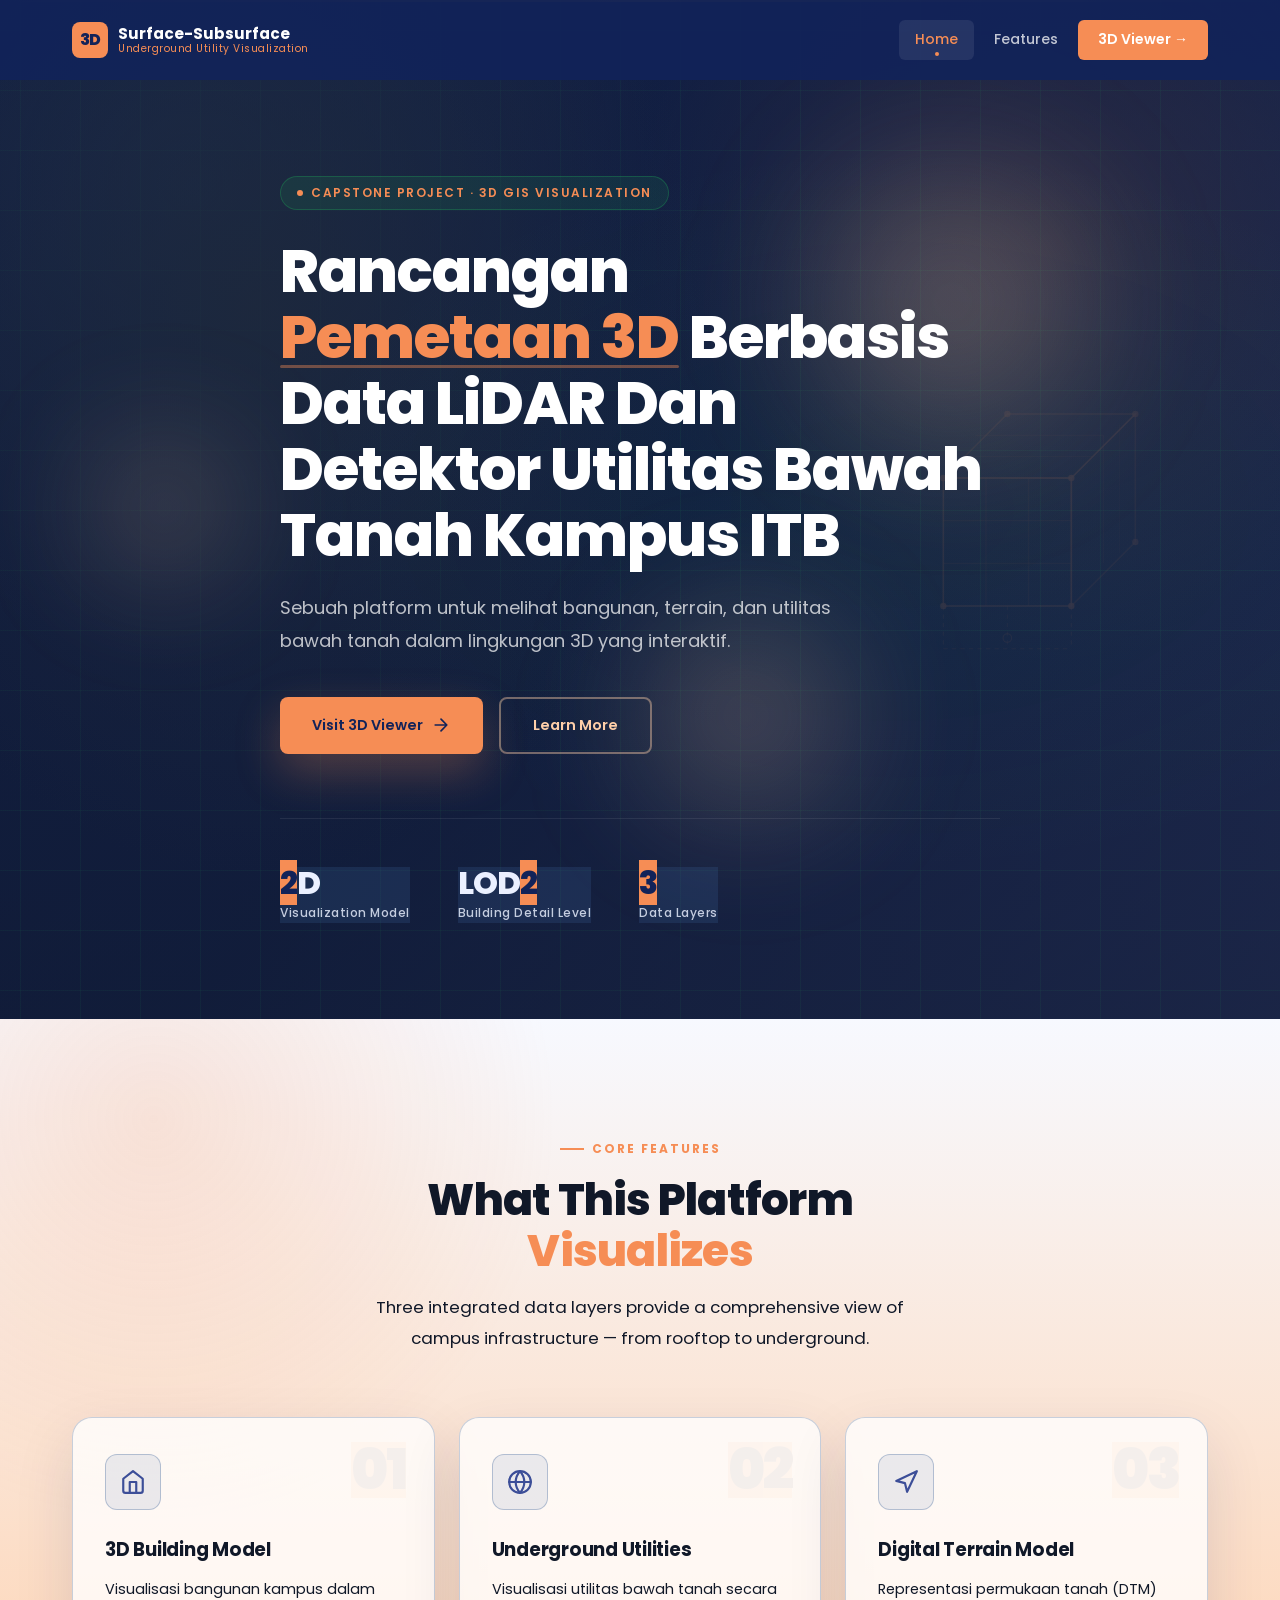
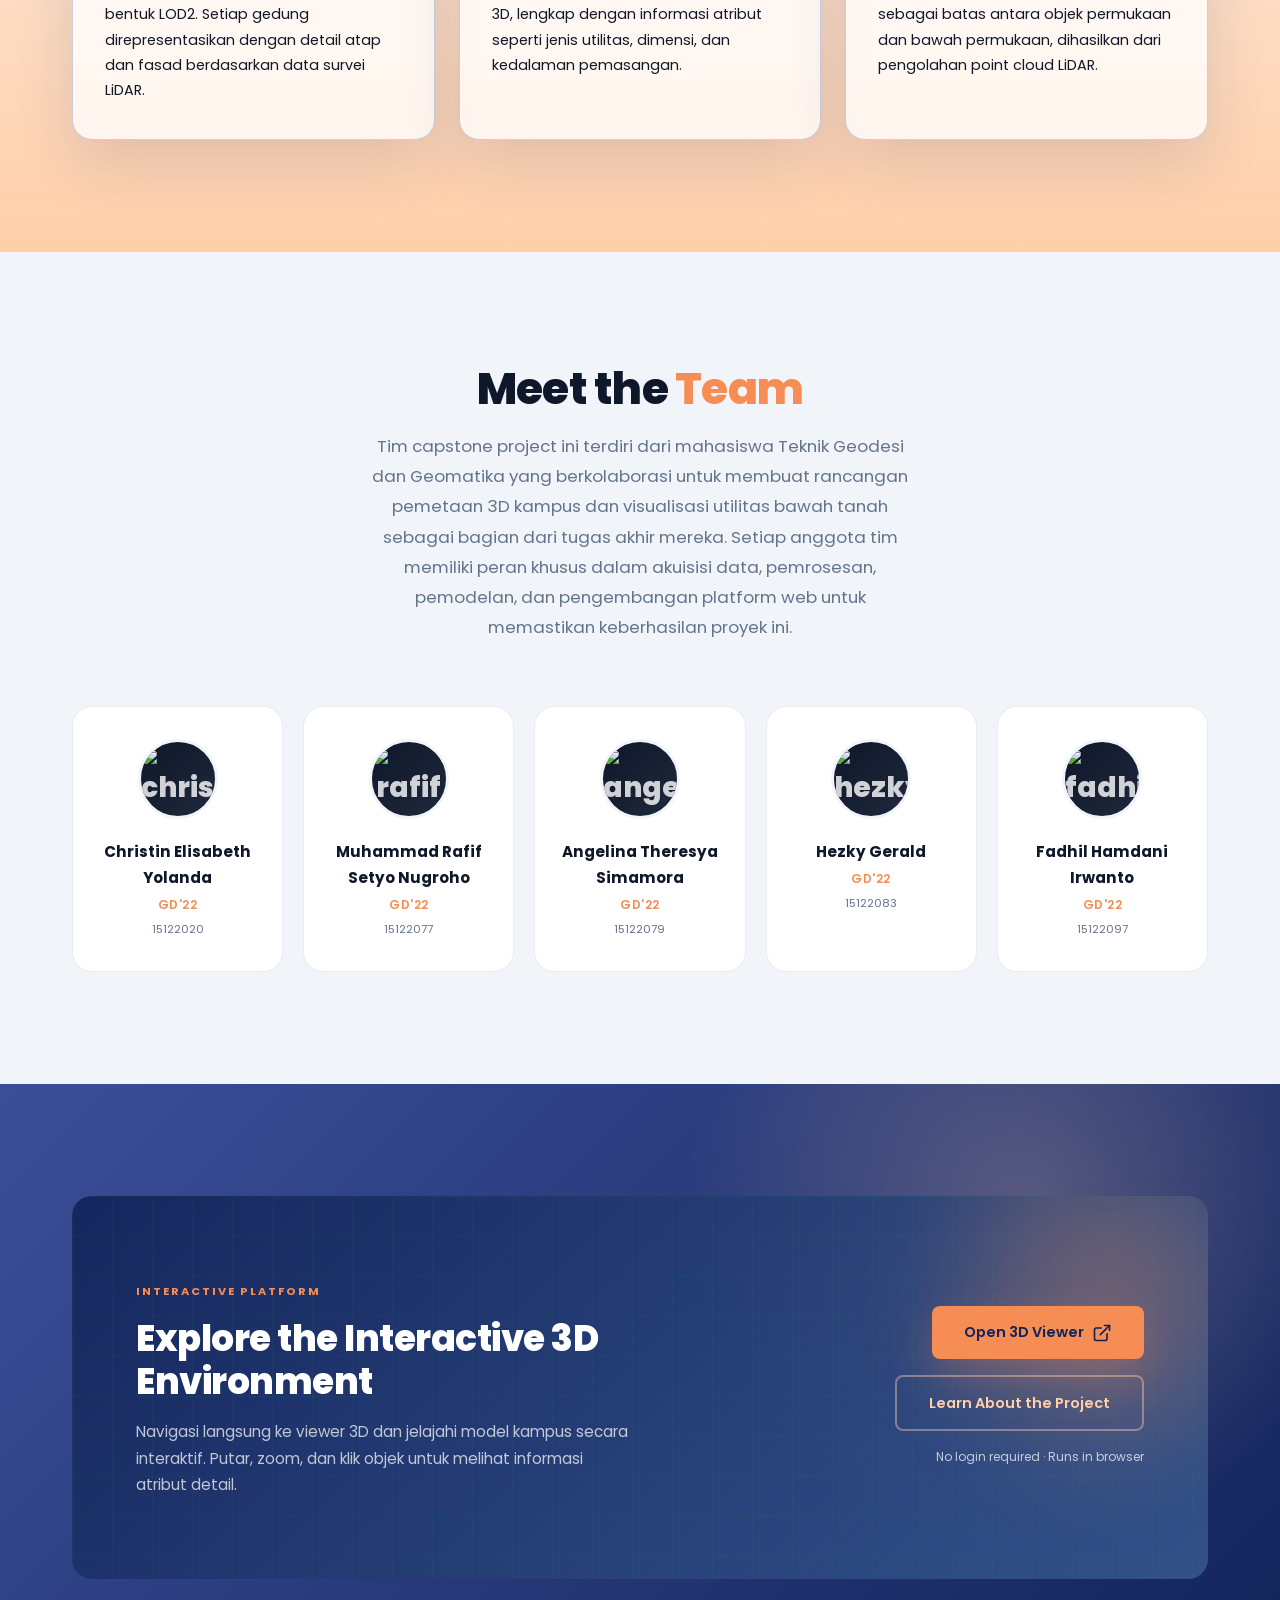
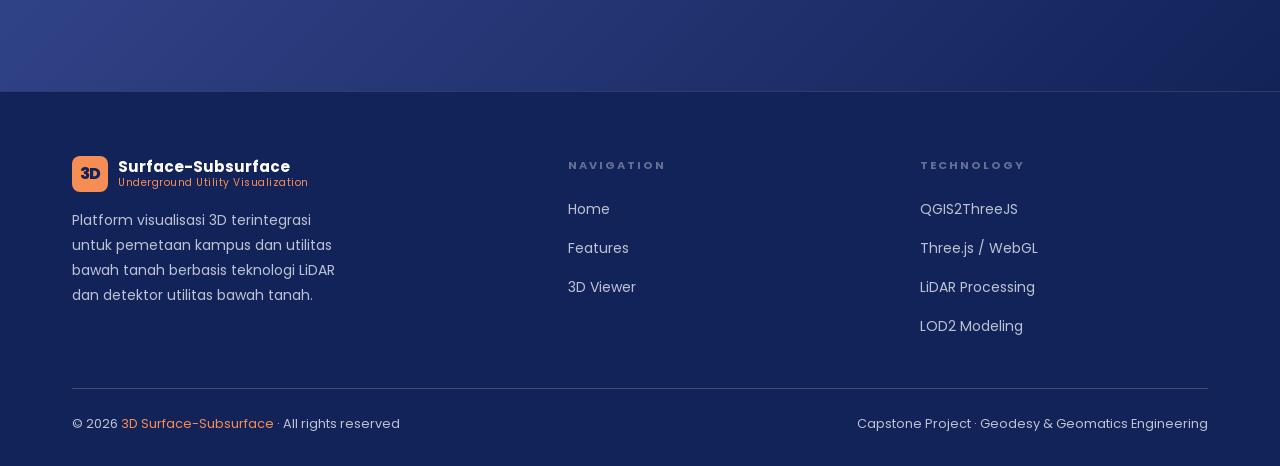
==== commit 0f445c4b: "Revise project title and descriptions in index.html Updated various text elements in index.html to r" ====
--- a/index.html
+++ b/index.html
@@ -3,7 +3,7 @@
 <head>
   <meta charset="UTF-8" />
   <meta name="viewport" content="width=device-width, initial-scale=1.0" />
-  <title>3D Campus Mapping & Underground Utility Visualization</title>
+  <title>3D Surface & Underground Utility Visualization</title>
   <meta name="description" content="A web-based platform for visualizing buildings, terrain, and underground utilities in an interactive 3D environment." />
   <link rel="preconnect" href="https://fonts.googleapis.com" />
   <link rel="preconnect" href="https://fonts.gstatic.com" crossorigin />
@@ -13,7 +13,7 @@
   <style>
     :root {
       --navy: #122359;
-      --blue: #3C6198;
+      --blue: #3c4e98;
       --orange: #F68D55;
       --peach: #FFCFA9;
       --white: #FFFFFF;
@@ -213,15 +213,14 @@
       <a href="./index.html" class="nav-logo">
         <div class="nav-logo-icon">3D</div>
         <div class="nav-logo-text">
-          Campus Mapping
-          <span>Underground Utility Viz</span>
+          Surface-Subsurface
+          <span>Underground Utility Visualization</span>
         </div>
       </a>
 
       <div class="nav-links">
         <a href="#home" class="active">Home</a>
         <a href="#features">Features</a>
-        <a href="./about.html">About Us</a>
         <a href="./viewer/index.html" class="nav-cta">3D Viewer →</a>
       </div>
 
@@ -237,7 +236,6 @@
   <div class="nav-mobile">
     <a href="#home">Home</a>
     <a href="#features">Features</a>
-    <a href="./about.html">About Us</a>
     <a href="./viewer/index.html" style="color: #F68D55; font-weight: 700;">3D Viewer →</a>
   </div>
 
@@ -294,15 +292,15 @@
 
     <div class="hero-content">
       <div class="hero-badge">
-        Research Project · 3D GIS Visualization
+        Capstone Project · 3D GIS Visualization
       </div>
 
       <h1 class="hero-title">
-        Integrated <span class="highlight">3D Campus</span> Mapping and Underground Utility Visualization
+        Rancangan <span class="highlight">Pemetaan 3D</span> Berbasis Data LiDAR Dan Detektor Utilitas Bawah Tanah Kampus ITB
       </h1>
 
       <p class="hero-subtitle">
-        A web-based platform for visualizing buildings, terrain, and underground utilities in an interactive 3D environment.
+        Sebuah platform untuk melihat bangunan, terrain, dan utilitas bawah tanah dalam lingkungan 3D yang interaktif.
       </p>
 
       <div class="hero-actions">
@@ -336,12 +334,6 @@
           </div>
           <div class="hero-stat-label">Data Layers</div>
         </div>
-        <div class="hero-stat">
-          <div class="hero-stat-number">
-            Web<span>GIS</span>
-          </div>
-          <div class="hero-stat-label">Platform Type</div>
-        </div>
       </div>
     </div>
 
@@ -371,7 +363,7 @@
             </svg>
           </div>
           <h3 class="feature-title">3D Building Model</h3>
-          <p class="feature-desc">Visualisasi bangunan kampus dalam bentuk LOD2 — setiap gedung direpresentasikan dengan detail atap dan fasad berdasarkan data survei LiDAR.</p>
+          <p class="feature-desc">Visualisasi bangunan kampus dalam bentuk LOD2. Setiap gedung direpresentasikan dengan detail atap dan fasad berdasarkan data survei LiDAR.</p>
         </div>
 
         <!-- Card 2 -->
@@ -385,7 +377,7 @@
             </svg>
           </div>
           <h3 class="feature-title">Underground Utilities</h3>
-          <p class="feature-desc">Visualisasi jaringan pipa dan kabel bawah tanah secara 3D, lengkap dengan informasi atribut seperti jenis utilitas, dimensi, dan kedalaman pemasangan.</p>
+          <p class="feature-desc">Visualisasi utilitas bawah tanah secara 3D, lengkap dengan informasi atribut seperti jenis utilitas, dimensi, dan kedalaman pemasangan.</p>
         </div>
 
         <!-- Card 3 -->
@@ -404,6 +396,73 @@
     </div>
   </section>
 
+  <!-- =============================================
+       TEAM SECTION
+       ============================================= -->
+  <section class="team-section">
+    <div class="section-container">
+      <div class="team-header reveal">
+        <h2 class="section-title">Meet the <span class="accent">Team</span></h2>
+        <p class="section-desc" style="margin: 1rem auto 0; text-align: center;">
+          Tim capstone project ini terdiri dari mahasiswa Teknik Geodesi dan Geomatika yang berkolaborasi untuk membuat rancangan pemetaan 3D kampus dan visualisasi utilitas bawah tanah sebagai bagian dari tugas akhir mereka. Setiap anggota tim memiliki peran khusus dalam akuisisi data, pemrosesan, pemodelan, dan pengembangan platform web untuk memastikan keberhasilan proyek ini.
+        </p>
+      </div>
+
+      <div class="team-grid">
+
+        <!-- Member 1 -->
+        <div class="team-card reveal reveal-delay-1">
+          <div class="team-avatar">
+            <img src="images/christin.jpg" alt="christin">
+          </div>
+          <div class="team-name">Christin Elisabeth Yolanda</div>
+          <div class="team-role">GD'22</div>
+          <div class="team-nim">15122020</div>
+        </div>
+
+        <!-- Member 2 -->
+        <div class="team-card reveal reveal-delay-2">
+          <div class="team-avatar">
+            <img src="images/rafif.jpg" alt="rafif">
+          </div>
+          <div class="team-name">Muhammad Rafif Setyo Nugroho</div>
+          <div class="team-role">GD'22</div>
+          <div class="team-nim">15122077</div>
+        </div>
+
+        <!-- Member 3 -->
+        <div class="team-card reveal reveal-delay-3">
+          <div class="team-avatar">
+            <img src="images/angel.jpg" alt="angel">
+          </div>
+          <div class="team-name">Angelina Theresya Simamora</div>
+          <div class="team-role">GD'22</div>
+          <div class="team-nim">15122079</div>
+        </div>
+
+        <!-- Member 4 -->
+        <div class="team-card reveal reveal-delay-4">
+          <div class="team-avatar">
+            <img src="images/hezky.jpg" alt="hezky">
+          </div>
+          <div class="team-name">Hezky Gerald</div>
+          <div class="team-role">GD'22</div>
+          <div class="team-nim">15122083</div>
+        </div>
+
+        <!-- Member 5 -->
+        <div class="team-card reveal reveal-delay-5">
+          <div class="team-avatar">
+            <img src="images/fadhil.jpg" alt="fadhil">
+          </div>
+          <div class="team-name">Fadhil Hamdani Irwanto</div>
+          <div class="team-role">GD'22</div>
+          <div class="team-nim">15122097</div>
+        </div>
+
+      </div>
+    </div>
+  </section>
 
   <!-- =============================================
        CTA SECTION
@@ -417,7 +476,7 @@
           <div class="cta-label">Interactive Platform</div>
           <h2 class="cta-title">Explore the Interactive 3D Environment</h2>
           <p class="cta-desc">
-            Navigasi langsung ke viewer 3D dan jelajahi model kampus secara interaktif — putar, zoom, dan klik objek untuk melihat informasi atribut detail.
+            Navigasi langsung ke viewer 3D dan jelajahi model kampus secara interaktif. Putar, zoom, dan klik objek untuk melihat informasi atribut detail.
           </p>
         </div>
 
@@ -450,11 +509,11 @@
           <a href="./index.html" class="nav-logo" style="margin-bottom: 0.5rem;">
             <div class="nav-logo-icon">3D</div>
             <div class="nav-logo-text">
-              Campus Mapping
-              <span>Underground Utility Viz</span>
+              Surface-Subsurface
+              <span>Underground Utility Visualization</span>
             </div>
           </a>
-          <p>Platform visualisasi 3D terintegrasi untuk pemetaan kampus dan utilitas bawah tanah berbasis teknologi LiDAR dan WebGIS.</p>
+          <p>Platform visualisasi 3D terintegrasi untuk pemetaan kampus dan utilitas bawah tanah berbasis teknologi LiDAR dan detektor utilitas bawah tanah.</p>
         </div>
 
         <div class="footer-links">
@@ -462,7 +521,6 @@
           <ul>
             <li><a href="./index.html">Home</a></li>
             <li><a href="#features">Features</a></li>
-            <li><a href="./about.html">About Us</a></li>
             <li><a href="./viewer/index.html">3D Viewer</a></li>
           </ul>
         </div>
@@ -481,8 +539,8 @@
       <hr class="footer-divider" />
 
       <div class="footer-bottom">
-        <p class="footer-copy">© 2025 <span>3D Campus Mapping</span> · All rights reserved</p>
-        <p class="footer-tagline">Research Project · Geodesy & Geomatics Engineering</p>
+        <p class="footer-copy">© 2026 <span>3D Surface-Subsurface</span> · All rights reserved</p>
+        <p class="footer-tagline">Capstone Project · Geodesy & Geomatics Engineering</p>
       </div>
     </div>
   </footer>
--- a/css/style.css
+++ b/css/style.css
@@ -8,8 +8,8 @@
 :root {
   --primary: #0F172A;
   --secondary: #1E293B;
-  --accent: #22C55E;
-  --accent-dark: #16A34A;
+  --accent: #F68D55;
+  --accent-dark: #a36b16;
   --accent-glow: rgba(34, 197, 94, 0.15);
   --bg: #F8FAFC;
   --bg-alt: #F1F5F9;
@@ -48,6 +48,7 @@
   line-height: 1.7;
   overflow-x: hidden;
   -webkit-font-smoothing: antialiased;
+  background-image: url("../images/hero-bg.png");
 }
 
 a {
@@ -187,9 +188,10 @@
 }
 
 .nav-cta:hover {
-  background: var(--accent-dark) !important;
+  background: var(--bg) !important;
   box-shadow: var(--shadow-accent) !important;
   transform: translateY(-1px);
+  color: #F68D55;
 }
 
 .nav-hamburger {
@@ -273,6 +275,18 @@
   position: absolute;
   inset: 0;
   overflow: hidden;
+
+  background:
+    linear-gradient(
+      to bottom,
+      rgba(15, 23, 42, 0.55),
+      rgba(15, 23, 42, 0.75)
+    ),
+    url("../images/hero-bg.png");
+
+  background-size: cover;
+  background-position: center center;
+  background-repeat: no-repeat;
 }
 
 .hero-grid {
@@ -370,7 +384,7 @@
   left: 0;
   width: 100%;
   height: 2px;
-  background: linear-gradient(90deg, transparent, rgba(34, 197, 94, 0.4), transparent);
+  background: linear-gradient(90deg, transparent, rgba(197, 143, 34, 0.4), transparent);
   animation: scanLine 6s ease-in-out infinite;
   top: 0;
 }
@@ -1370,7 +1384,7 @@
 
 .team-nim {
   font-size: 0.7rem;
-  color: var(--text-muted);
+  color: var(--text-light);
   margin-top: 0.25rem;
 }
 
@@ -1390,7 +1404,8 @@
   display: flex;
   flex-direction: column;
   gap: 1rem;
-  margin-top: 2rem;
+  max-width: 800px;
+  margin: 0 auto;
 }
 
 .scope-item {
